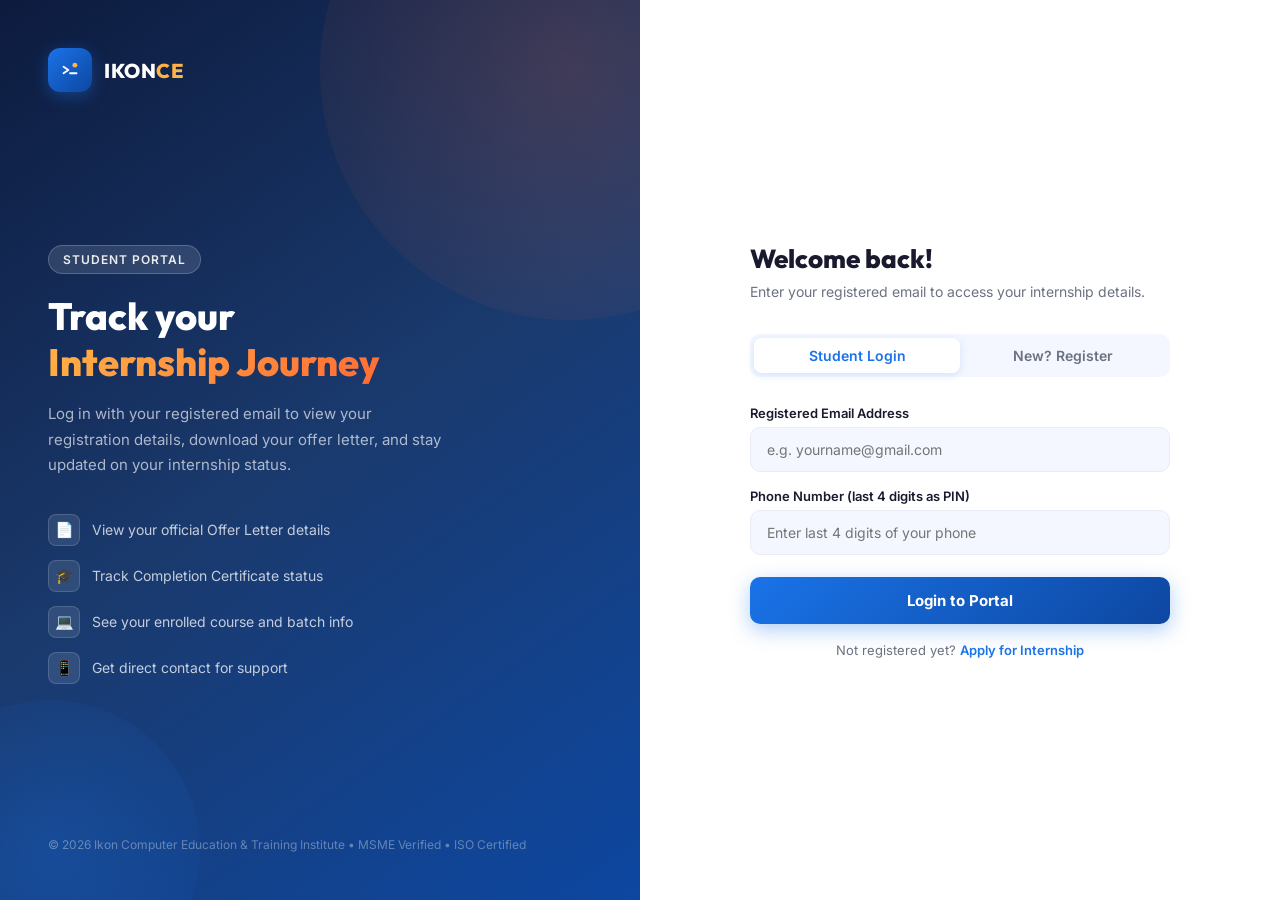
==== login.html @ e37f1f3d "Add files via upload" ====
<!DOCTYPE html>
<html lang="en">
<head>
  <meta charset="UTF-8" />
  <meta name="viewport" content="width=device-width, initial-scale=1.0" />
  <title>Student Login — Ikon Computer Education & Training Institute</title>
  <meta name="description" content="Login to your Ikon internship student portal to track your registration and download your offer letter." />
  <link rel="preconnect" href="https://fonts.googleapis.com" />
  <link rel="preconnect" href="https://fonts.gstatic.com" crossorigin />
  <link href="https://fonts.googleapis.com/css2?family=Inter:wght@300;400;500;600;700;800&family=Outfit:wght@600;700;800&display=swap" rel="stylesheet" />
  <style>
    *, *::before, *::after { box-sizing: border-box; margin: 0; padding: 0; }

    :root {
      --blue: #1a73e8;
      --blue-dark: #0d47a1;
      --orange: #FF6B35;
      --green: #34C759;
      --red: #d32f2f;
      --text: #1a1a2e;
      --sub: #6b7280;
      --border: #e8edf5;
      --bg: #f4f7ff;
    }

    body {
      font-family: 'Inter', sans-serif;
      min-height: 100vh;
      display: grid;
      grid-template-columns: 1fr 1fr;
      background: var(--bg);
    }

    /* ── Left panel ── */
    .left-panel {
      background: linear-gradient(145deg, #0d1b3e 0%, #1a3a6e 50%, #0d47a1 100%);
      display: flex;
      flex-direction: column;
      justify-content: space-between;
      padding: 48px;
      position: relative;
      overflow: hidden;
    }

    .left-panel::before {
      content: '';
      position: absolute;
      width: 500px; height: 500px;
      border-radius: 50%;
      background: radial-gradient(circle, rgba(255,107,53,.18), transparent);
      top: -180px; right: -180px;
      pointer-events: none;
    }

    .left-panel::after {
      content: '';
      position: absolute;
      width: 300px; height: 300px;
      border-radius: 50%;
      background: radial-gradient(circle, rgba(26,115,232,.25), transparent);
      bottom: -100px; left: -100px;
      pointer-events: none;
    }

    .brand-top {
      display: flex;
      align-items: center;
      gap: 12px;
      position: relative; z-index: 1;
    }

    .brand-icon {
      width: 44px; height: 44px;
      background: linear-gradient(135deg, var(--blue), var(--blue-dark));
      border-radius: 12px;
      display: flex; align-items: center; justify-content: center;
      box-shadow: 0 4px 16px rgba(26,115,232,.4);
    }

    .brand-icon svg { display: block; }

    .brand-name {
      font-family: 'Outfit', sans-serif;
      font-size: 20px; font-weight: 800;
      color: white; letter-spacing: .5px;
    }

    .brand-name span { color: #FFB347; }

    .left-content { position: relative; z-index: 1; }

    .left-tag {
      display: inline-block;
      background: rgba(255,255,255,.12);
      border: 1px solid rgba(255,255,255,.2);
      color: rgba(255,255,255,.9);
      padding: 6px 14px;
      border-radius: 100px;
      font-size: 12px; font-weight: 600;
      letter-spacing: 1px; text-transform: uppercase;
      margin-bottom: 20px;
    }

    .left-title {
      font-family: 'Outfit', sans-serif;
      font-size: clamp(26px, 3vw, 38px);
      font-weight: 800;
      color: white;
      line-height: 1.2;
      margin-bottom: 16px;
    }

    .left-title span {
      background: linear-gradient(135deg, #FFB347, #FF6B35);
      -webkit-background-clip: text;
      -webkit-text-fill-color: transparent;
      background-clip: text;
    }

    .left-desc {
      font-size: 15px;
      color: rgba(255,255,255,.65);
      line-height: 1.7;
      margin-bottom: 36px;
      max-width: 400px;
    }

    .feature-list {
      display: flex; flex-direction: column; gap: 14px;
    }

    .feature-item {
      display: flex; align-items: center; gap: 12px;
    }

    .feat-dot {
      width: 32px; height: 32px; border-radius: 8px;
      background: rgba(255,255,255,.1);
      border: 1px solid rgba(255,255,255,.15);
      display: flex; align-items: center; justify-content: center;
      font-size: 15px; flex-shrink: 0;
    }

    .feature-item span {
      font-size: 14px; color: rgba(255,255,255,.75);
    }

    .left-footer {
      position: relative; z-index: 1;
      font-size: 12px;
      color: rgba(255,255,255,.35);
    }

    /* ── Right panel ── */
    .right-panel {
      display: flex;
      align-items: center;
      justify-content: center;
      padding: 48px 40px;
      background: white;
    }

    .form-box {
      width: 100%; max-width: 420px;
    }

    .form-title {
      font-family: 'Outfit', sans-serif;
      font-size: 26px; font-weight: 800;
      color: var(--text);
      margin-bottom: 6px;
    }

    .form-sub {
      font-size: 14px; color: var(--sub);
      margin-bottom: 32px; line-height: 1.5;
    }

    /* Tabs */
    .tabs {
      display: flex;
      background: var(--bg);
      border-radius: 10px;
      padding: 4px;
      margin-bottom: 28px;
    }

    .tab-btn {
      flex: 1; padding: 9px;
      background: none; border: none;
      border-radius: 8px;
      font-size: 14px; font-weight: 600;
      color: var(--sub); cursor: pointer;
      font-family: inherit;
      transition: all .2s;
    }

    .tab-btn.active {
      background: white;
      color: var(--blue);
      box-shadow: 0 2px 8px rgba(26,115,232,.15);
    }

    /* Panels */
    .tab-panel { display: none; }
    .tab-panel.active { display: block; }

    /* Form fields */
    .field-group { margin-bottom: 16px; }

    .field-label {
      display: block;
      font-size: 13px; font-weight: 600;
      color: var(--text);
      margin-bottom: 6px;
    }

    .field-input {
      width: 100%;
      padding: 13px 16px;
      border: 1.5px solid var(--border);
      border-radius: 10px;
      font-size: 14px;
      font-family: inherit;
      color: var(--text);
      background: var(--bg);
      outline: none;
      transition: border .2s, box-shadow .2s, background .2s;
    }

    .field-input:focus {
      border-color: var(--blue);
      background: white;
      box-shadow: 0 0 0 3px rgba(26,115,232,.1);
    }

    .field-input.error { border-color: var(--red); }

    .field-error {
      font-size: 12px; color: var(--red);
      margin-top: 4px; display: none;
    }

    /* Submit btn */
    .submit-btn {
      width: 100%;
      padding: 14px;
      background: linear-gradient(135deg, var(--blue), var(--blue-dark));
      color: white;
      border: none;
      border-radius: 10px;
      font-size: 15px; font-weight: 700;
      cursor: pointer;
      font-family: inherit;
      transition: all .2s;
      box-shadow: 0 6px 20px rgba(26,115,232,.35);
      margin-top: 6px;
    }

    .submit-btn:hover { transform: translateY(-2px); box-shadow: 0 10px 28px rgba(26,115,232,.45); }
    .submit-btn:disabled { opacity: .7; cursor: not-allowed; transform: none; }

    .back-link {
      display: block;
      text-align: center;
      margin-top: 18px;
      font-size: 13px;
      color: var(--sub);
      text-decoration: none;
    }

    .back-link a { color: var(--blue); font-weight: 600; text-decoration: none; }
    .back-link a:hover { text-decoration: underline; }

    /* Alert banners */
    .alert {
      border-radius: 10px;
      padding: 14px 16px;
      font-size: 14px;
      line-height: 1.5;
      margin-bottom: 20px;
      display: none;
      animation: fadeIn .3s ease;
    }

    .alert.show { display: block; }
    .alert-success { background: #e8f5e9; border: 1px solid #a5d6a7; color: #1b5e20; }
    .alert-error   { background: #ffebee; border: 1px solid #ef9a9a; color: #b71c1c; }

    /* Registration card (after login) */
    .reg-card {
      background: white;
      border: 1px solid var(--border);
      border-radius: 16px;
      overflow: hidden;
      display: none;
    }

    .reg-card.show { display: block; animation: fadeIn .4s ease; }

    .reg-card-header {
      background: linear-gradient(135deg, var(--blue), var(--blue-dark));
      padding: 24px;
      text-align: center;
      color: white;
    }

    .reg-avatar {
      width: 60px; height: 60px;
      border-radius: 50%;
      background: rgba(255,255,255,.2);
      border: 2px solid rgba(255,255,255,.4);
      display: flex; align-items: center; justify-content: center;
      font-size: 22px; font-weight: 800;
      margin: 0 auto 10px;
      font-family: 'Outfit', sans-serif;
    }

    .reg-name { font-family: 'Outfit', sans-serif; font-size: 18px; font-weight: 700; }
    .reg-id   { font-size: 12px; opacity: .7; margin-top: 2px; }

    .reg-status {
      display: inline-flex; align-items: center; gap: 6px;
      background: rgba(255,255,255,.15);
      border-radius: 100px; padding: 4px 12px;
      font-size: 12px; font-weight: 600;
      margin-top: 10px;
    }

    .status-dot {
      width: 6px; height: 6px; border-radius: 50%;
      background: #69f0ae;
      box-shadow: 0 0 0 3px rgba(105,240,174,.3);
    }

    .reg-details {
      padding: 20px 24px;
      display: flex; flex-direction: column; gap: 12px;
    }

    .detail-row {
      display: flex; justify-content: space-between; align-items: flex-start;
      padding-bottom: 12px;
      border-bottom: 1px solid var(--border);
      gap: 12px;
    }

    .detail-row:last-child { border: none; padding: 0; }

    .detail-label { font-size: 12px; color: var(--sub); font-weight: 500; }
    .detail-val   { font-size: 14px; color: var(--text); font-weight: 600; text-align: right; }

    .badge-pill {
      background: #e8f0fe; color: var(--blue);
      border-radius: 100px; padding: 3px 10px;
      font-size: 12px; font-weight: 600;
    }

    .reg-actions {
      padding: 0 24px 20px;
      display: flex; gap: 10px;
    }

    .reg-btn {
      flex: 1; padding: 11px;
      border-radius: 9px;
      font-size: 13px; font-weight: 600;
      cursor: pointer; border: none;
      font-family: inherit; text-decoration: none;
      text-align: center; transition: all .2s;
    }

    .reg-btn-blue {
      background: linear-gradient(135deg, var(--blue), var(--blue-dark));
      color: white;
      box-shadow: 0 4px 12px rgba(26,115,232,.3);
    }

    .reg-btn-blue:hover { transform: translateY(-1px); }
    .reg-btn-out { background: var(--bg); color: var(--text); border: 1.5px solid var(--border); }
    .reg-btn-out:hover { border-color: var(--blue); color: var(--blue); }

    @keyframes fadeIn {
      from { opacity: 0; transform: translateY(8px); }
      to   { opacity: 1; transform: translateY(0); }
    }

    /* Responsive */
    @media (max-width: 768px) {
      body { grid-template-columns: 1fr; }
      .left-panel { display: none; }
      .right-panel { padding: 32px 20px; }
    }
  </style>
</head>
<body>

  <!-- ── Left Panel ── -->
  <div class="left-panel">
    <div class="brand-top">
      <div class="brand-icon">
        <svg width="26" height="26" viewBox="0 0 32 32" fill="none">
          <path d="M8 12L14 16L8 20" stroke="white" stroke-width="2.2" stroke-linecap="round" stroke-linejoin="round"/>
          <path d="M16 20H24" stroke="white" stroke-width="2.2" stroke-linecap="round"/>
          <circle cx="22" cy="10" r="3" fill="#FFB347"/>
        </svg>
      </div>
      <div class="brand-name">IKON<span>CE</span></div>
    </div>

    <div class="left-content">
      <div class="left-tag">Student Portal</div>
      <h1 class="left-title">
        Track your<br/>
        <span>Internship Journey</span>
      </h1>
      <p class="left-desc">
        Log in with your registered email to view your registration details, download your offer letter, and stay updated on your internship status.
      </p>
      <div class="feature-list">
        <div class="feature-item">
          <div class="feat-dot">&#128196;</div>
          <span>View your official Offer Letter details</span>
        </div>
        <div class="feature-item">
          <div class="feat-dot">&#127891;</div>
          <span>Track Completion Certificate status</span>
        </div>
        <div class="feature-item">
          <div class="feat-dot">&#128187;</div>
          <span>See your enrolled course and batch info</span>
        </div>
        <div class="feature-item">
          <div class="feat-dot">&#128241;</div>
          <span>Get direct contact for support</span>
        </div>
      </div>
    </div>

    <div class="left-footer">
      &copy; 2026 Ikon Computer Education &amp; Training Institute &bull; MSME Verified &bull; ISO Certified
    </div>
  </div>

  <!-- ── Right Panel ── -->
  <div class="right-panel">
    <div class="form-box">
      <h1 class="form-title">Welcome back!</h1>
      <p class="form-sub">Enter your registered email to access your internship details.</p>

      <!-- Tabs -->
      <div class="tabs" role="tablist">
        <button class="tab-btn active" id="tab-login-btn" onclick="switchTab('login')" role="tab">Student Login</button>
        <button class="tab-btn" id="tab-new-btn" onclick="switchTab('new')" role="tab">New? Register</button>
      </div>

      <!-- Login Panel -->
      <div class="tab-panel active" id="tab-login">
        <div id="login-alert-success" class="alert alert-success"></div>
        <div id="login-alert-error"   class="alert alert-error"></div>

        <!-- Registration card shown after login -->
        <div class="reg-card" id="reg-card">
          <div class="reg-card-header">
            <div class="reg-avatar" id="reg-avatar">?</div>
            <div class="reg-name"   id="reg-name">—</div>
            <div class="reg-id"     id="reg-id">Registration #—</div>
            <div class="reg-status">
              <span class="status-dot"></span>
              Registration Confirmed
            </div>
          </div>
          <div class="reg-details">
            <div class="detail-row">
              <span class="detail-label">Email</span>
              <span class="detail-val" id="rd-email">—</span>
            </div>
            <div class="detail-row">
              <span class="detail-label">Phone</span>
              <span class="detail-val" id="rd-phone">—</span>
            </div>
            <div class="detail-row">
              <span class="detail-label">Course Enrolled</span>
              <span class="detail-val"><span class="badge-pill" id="rd-course">—</span></span>
            </div>
            <div class="detail-row">
              <span class="detail-label">Mode</span>
              <span class="detail-val" id="rd-mode">—</span>
            </div>
            <div class="detail-row">
              <span class="detail-label">Registered On</span>
              <span class="detail-val" id="rd-time">—</span>
            </div>
          </div>
          <div class="reg-actions">
            <a href="/" class="reg-btn reg-btn-blue">Back to Home</a>
            <button class="reg-btn reg-btn-out" onclick="logoutStudent()">Logout</button>
          </div>
        </div>

        <!-- Login form (hidden after success) -->
        <form id="login-form" onsubmit="doLogin(event)" novalidate>
          <div class="field-group">
            <label class="field-label" for="login-email">Registered Email Address</label>
            <input class="field-input" type="email" id="login-email"
                   placeholder="e.g. yourname@gmail.com" autocomplete="email" required />
            <div class="field-error" id="login-email-err">Please enter a valid email.</div>
          </div>
          <div class="field-group">
            <label class="field-label" for="login-phone">Phone Number (last 4 digits as PIN)</label>
            <input class="field-input" type="text" id="login-phone"
                   placeholder="Enter last 4 digits of your phone" maxlength="4"
                   inputmode="numeric" pattern="[0-9]{4}" required />
            <div class="field-error" id="login-phone-err">Enter the last 4 digits of your registered phone.</div>
          </div>
          <button class="submit-btn" type="submit" id="login-btn">Login to Portal</button>
        </form>

        <p class="back-link">Not registered yet? <a href="#" onclick="switchTab('new');return false">Apply for Internship</a></p>
      </div>

      <!-- New / Register Panel -->
      <div class="tab-panel" id="tab-new">
        <div id="new-alert-success" class="alert alert-success"></div>
        <div id="new-alert-error"   class="alert alert-error"></div>
        <p style="font-size:14px;color:#6b7280;margin-bottom:20px;line-height:1.6">
          Fill out the form below to apply for our Summer Internship 2026. You will receive your Offer Letter within 24 hours.
        </p>
        <form id="quick-register-form" onsubmit="doQuickRegister(event)" novalidate>
          <div class="field-group">
            <label class="field-label" for="qr-name">Full Name</label>
            <input class="field-input" type="text" id="qr-name" placeholder="Your full name" required />
          </div>
          <div class="field-group">
            <label class="field-label" for="qr-email">Email Address</label>
            <input class="field-input" type="email" id="qr-email" placeholder="yourname@gmail.com" required />
          </div>
          <div class="field-group">
            <label class="field-label" for="qr-phone">Phone Number</label>
            <input class="field-input" type="tel" id="qr-phone" placeholder="10-digit mobile number" required />
          </div>
          <div class="field-group">
            <label class="field-label" for="qr-course">Select Course</label>
            <select class="field-input" id="qr-course" required>
              <option value="">-- Choose a Course --</option>
              <option value="java">Java Programming (45 Days)</option>
              <option value="python">Python Development (45 Days)</option>
              <option value="dbms">DBMS (30 Days)</option>
              <option value="networking">Computer Networking (30 Days)</option>
              <option value="combo">Combo - Multiple Courses</option>
            </select>
          </div>
          <div class="field-group">
            <label class="field-label" for="qr-mode">Preferred Mode</label>
            <select class="field-input" id="qr-mode" required>
              <option value="">-- Online or Offline --</option>
              <option value="online">Online</option>
              <option value="offline">Offline</option>
            </select>
          </div>
          <button class="submit-btn" type="submit" id="qr-btn">Submit Application</button>
        </form>
        <p class="back-link">Already registered? <a href="#" onclick="switchTab('login');return false">Login here</a></p>
      </div>

    </div>
  </div>

<script>
// ── Tab switching ──────────────────────────────────────────────────
function switchTab(name) {
  document.querySelectorAll('.tab-panel').forEach(p => p.classList.remove('active'));
  document.querySelectorAll('.tab-btn').forEach(b => b.classList.remove('active'));
  document.getElementById('tab-' + name).classList.add('active');
  document.getElementById('tab-' + name + '-btn').classList.add('active');
}

// ── Show / hide alerts ──────────────────────────────────────────────
function showAlert(id, msg) {
  var el = document.getElementById(id);
  el.textContent = msg;
  el.classList.add('show');
  setTimeout(function() { el.classList.remove('show'); }, 6000);
}

// ── Student Login ───────────────────────────────────────────────────
async function doLogin(e) {
  e.preventDefault();
  clearErrors();

  var email = document.getElementById('login-email').value.trim();
  var phone = document.getElementById('login-phone').value.trim();
  var ok    = true;

  if (!email || !/^[^\s@]+@[^\s@]+\.[^\s@]+$/.test(email)) {
    showFieldErr('login-email', 'login-email-err'); ok = false;
  }
  if (!phone || !/^\d{4}$/.test(phone)) {
    showFieldErr('login-phone', 'login-phone-err'); ok = false;
  }
  if (!ok) return;

  var btn = document.getElementById('login-btn');
  btn.textContent = 'Checking...';
  btn.disabled = true;

  try {
    var res = await fetch('/login-check', {
      method: 'POST',
      headers: { 'Content-Type': 'application/json' },
      body: JSON.stringify({ email: email, phone_last4: phone })
    });

    var data = await res.json();

    if (data.status === 'found') {
      showRegistrationCard(data.record);
      document.getElementById('login-form').style.display = 'none';
      document.querySelectorAll('.back-link').forEach(el => el.style.display = 'none');
    } else if (data.status === 'wrong_pin') {
      showAlert('login-alert-error', 'Incorrect PIN. Please enter the last 4 digits of your registered phone number.');
    } else {
      showAlert('login-alert-error', 'No registration found for this email. Please check and try again, or register below.');
    }
  } catch (err) {
    showAlert('login-alert-error', 'Could not connect to the server. Make sure the server is running and try again.');
    console.error(err);
  } finally {
    btn.textContent = 'Login to Portal';
    btn.disabled = false;
  }
}

function showRegistrationCard(r) {
  var initials = (r.name || 'U').split(' ').map(function(w) { return w[0]; }).join('').toUpperCase().slice(0,2);
  document.getElementById('reg-avatar').textContent = initials;
  document.getElementById('reg-name').textContent   = r.name   || '—';
  document.getElementById('reg-id').textContent     = 'Registration #' + (r.id || '—');
  document.getElementById('rd-email').textContent   = r.email  || '—';
  document.getElementById('rd-phone').textContent   = r.phone  || '—';
  document.getElementById('rd-course').textContent  = r.course || '—';
  document.getElementById('rd-mode').textContent    = r.mode   || '—';
  document.getElementById('rd-time').textContent    = r.timestamp || '—';
  document.getElementById('reg-card').classList.add('show');
}

function logoutStudent() {
  document.getElementById('reg-card').classList.remove('show');
  document.getElementById('login-form').style.display = 'block';
  document.getElementById('login-form').reset();
  document.querySelectorAll('.back-link').forEach(el => el.style.display = 'block');
}

// ── Quick Registration ──────────────────────────────────────────────
async function doQuickRegister(e) {
  e.preventDefault();

  var name   = document.getElementById('qr-name').value.trim();
  var email  = document.getElementById('qr-email').value.trim();
  var phone  = document.getElementById('qr-phone').value.trim();
  var course = document.getElementById('qr-course').value;
  var mode   = document.getElementById('qr-mode').value;

  if (!name || !email || !phone || !course || !mode) {
    showAlert('new-alert-error', 'Please fill in all fields before submitting.');
    return;
  }

  var btn = document.getElementById('qr-btn');
  btn.textContent = 'Submitting...';
  btn.disabled = true;

  try {
    var res = await fetch('/register', {
      method: 'POST',
      headers: { 'Content-Type': 'application/json' },
      body: JSON.stringify({ name, email, phone, course, mode, message: '' })
    });
    var data = await res.json();
    if (data.status === 'success') {
      document.getElementById('quick-register-form').reset();
      showAlert('new-alert-success',
        'Registration successful! Your application #' + data.id + ' has been received. ' +
        'You can now login using your email and the last 4 digits of your phone number.');
      setTimeout(function() { switchTab('login'); }, 3000);
    } else {
      showAlert('new-alert-error', data.message || 'Registration failed. Please try again.');
    }
  } catch (err) {
    showAlert('new-alert-error', 'Server not reachable. Please try again or use the registration form on the homepage.');
    console.error(err);
  } finally {
    btn.textContent = 'Submit Application';
    btn.disabled = false;
  }
}

// ── Helpers ─────────────────────────────────────────────────────────
function showFieldErr(inputId, errId) {
  document.getElementById(inputId).classList.add('error');
  document.getElementById(errId).style.display = 'block';
}

function clearErrors() {
  document.querySelectorAll('.field-input').forEach(el => el.classList.remove('error'));
  document.querySelectorAll('.field-error').forEach(el => el.style.display = 'none');
}

// ── Pre-fill email if redirected from registration success ───────────
(function() {
  var params = new URLSearchParams(window.location.search);
  var email  = params.get('email');
  var name   = params.get('name');
  if (email) {
    document.getElementById('login-email').value = email;
    if (name) {
      document.querySelector('.form-title').textContent = 'Welcome, ' + name.split(' ')[0] + '!';
      document.querySelector('.form-sub').textContent =
        'Your registration was successful. Login below to see your details.';
    }
  }
  // Auto-switch to register tab if ?tab=new
  if (params.get('tab') === 'new') switchTab('new');
})();
</script>
</body>
</html>
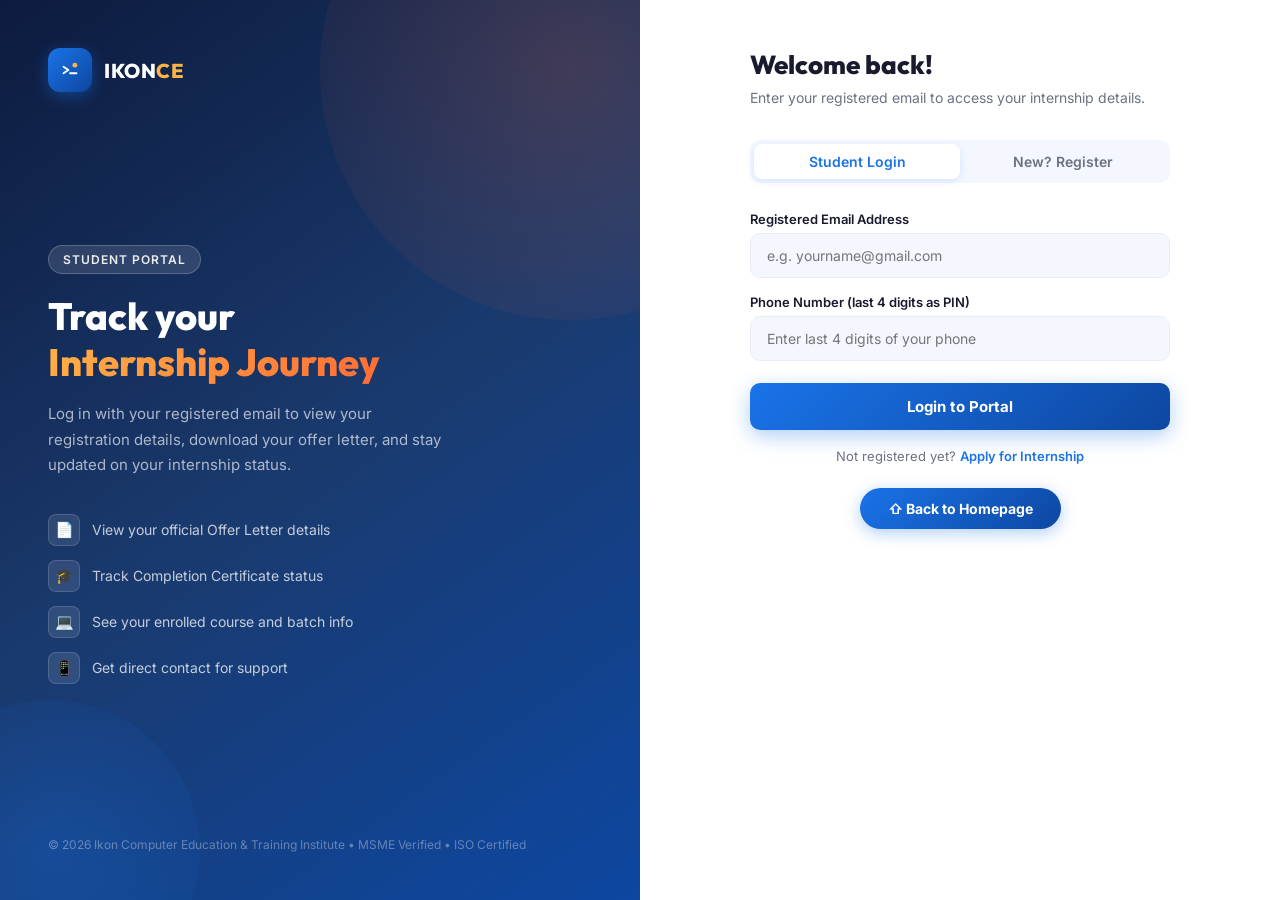
==== commit 8d32a886: "Add files via upload" ====
--- a/login.html
+++ b/login.html
@@ -154,10 +154,11 @@
     /* ── Right panel ── */
     .right-panel {
       display: flex;
-      align-items: center;
+      align-items: flex-start;
       justify-content: center;
       padding: 48px 40px;
       background: white;
+      overflow-y: auto;
     }
 
     .form-box {
@@ -563,8 +564,21 @@
         <p class="back-link">Already registered? <a href="#" onclick="switchTab('login');return false">Login here</a></p>
       </div>
 
+    <!-- Back to Homepage -->
+    <div style="text-align:center;margin:24px 0 0">
+      <a href="/" id="back-to-home-link"
+         style="display:inline-flex;align-items:center;gap:8px;padding:12px 28px;
+                background:linear-gradient(135deg,#1a73e8,#0d47a1);color:#fff;
+                border-radius:50px;font-weight:700;font-size:14px;
+                text-decoration:none;box-shadow:0 4px 16px rgba(26,115,232,.35);
+                transition:transform .2s,box-shadow .2s">
+        &#8679; Back to Homepage
+      </a>
     </div>
-  </div>
+
+    </div> <!-- /form-box -->
+  </div> <!-- /right-panel -->
+
 
 <script>
 // ── Tab switching ──────────────────────────────────────────────────
